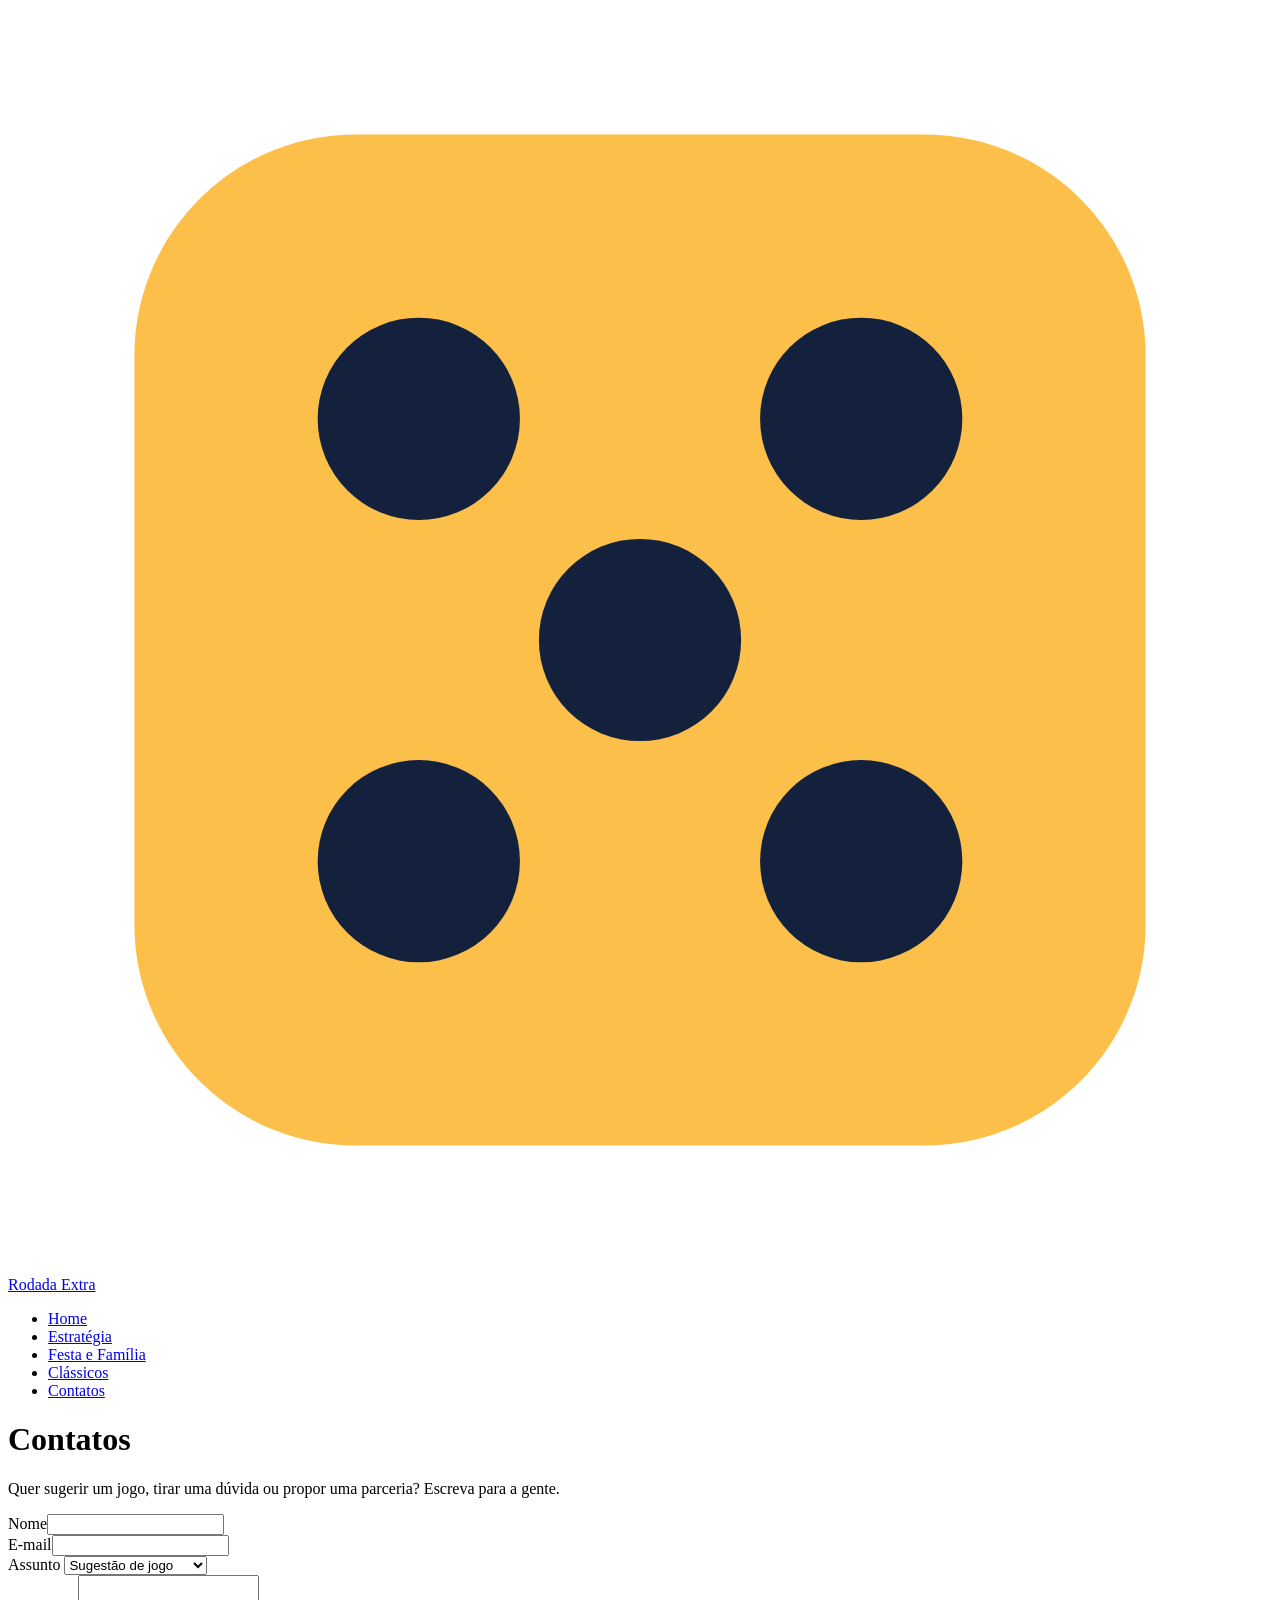
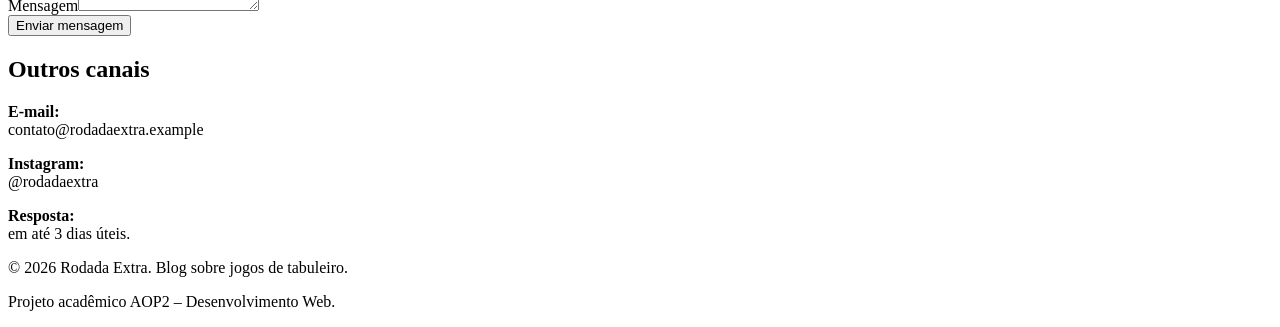
==== contatos.html @ de4c9e28 "Add files via upload" ====
<!DOCTYPE html>
<html lang="pt-BR">
<head>
<meta charset="UTF-8">
<meta name="viewport" content="width=device-width, initial-scale=1">
<meta name="description" content="Fale com o Rodada Extra.">
<title>Contatos | Rodada Extra</title>
<link rel="preconnect" href="https://fonts.googleapis.com">
<link rel="preconnect" href="https://fonts.gstatic.com" crossorigin>
<link href="https://fonts.googleapis.com/css2?family=Bricolage+Grotesque:wght@600;700;800&amp;family=Public+Sans:wght@400;600;700&amp;display=swap" rel="stylesheet">
<link rel="stylesheet" href="css/style.css">
</head>
<body>
<header class="site">
<div class="wrap">
<a class="brand" href="index.html"><svg viewBox="0 0 40 40" aria-hidden="true"><rect x="3" y="3" width="34" height="34" rx="8" fill="#fcbf49" stroke="#fff" stroke-width="2"/><circle cx="13" cy="13" r="3.2" fill="#14213d"/><circle cx="27" cy="13" r="3.2" fill="#14213d"/><circle cx="20" cy="20" r="3.2" fill="#14213d"/><circle cx="13" cy="27" r="3.2" fill="#14213d"/><circle cx="27" cy="27" r="3.2" fill="#14213d"/></svg>Rodada Extra</a>
<nav aria-label="Navegação principal">
<ul><li><a href="index.html">Home</a></li><li><a href="estrategia.html">Estratégia</a></li><li><a href="festa.html">Festa e Família</a></li><li><a href="classicos.html">Clássicos</a></li><li><a href="contatos.html" aria-current="page">Contatos</a></li></ul>
</nav>
</div>
</header>
<main>
<div class="wrap">
<div class="page-title"><h1>Contatos</h1><p>Quer sugerir um jogo, tirar uma dúvida ou propor uma parceria? Escreva para a gente.</p></div>
<div class="contato-grid">
<form action="mailto:contato@rodadaextra.example" method="post" enctype="text/plain">
<div><label for="nome">Nome</label><input type="text" id="nome" name="nome" required autocomplete="name"></div>
<div><label for="email">E-mail</label><input type="email" id="email" name="email" required autocomplete="email"></div>
<div><label for="assunto">Assunto</label>
<select id="assunto" name="assunto"><option>Sugestão de jogo</option><option>Dúvida sobre regras</option><option>Outro assunto</option></select></div>
<div><label for="mensagem">Mensagem</label><textarea id="mensagem" name="mensagem" required></textarea></div>
<button type="submit">Enviar mensagem</button>
</form>
<aside class="contato-info">
<h2>Outros canais</h2>
<p><strong>E-mail:</strong><br>contato@rodadaextra.example</p>
<p><strong>Instagram:</strong><br>@rodadaextra</p>
<p><strong>Resposta:</strong><br>em até 3 dias úteis.</p>
</aside>
</div>
</div>
</main>
<footer class="site">
<div class="wrap">
<p>&copy; 2026 Rodada Extra. Blog sobre jogos de tabuleiro.</p>
<p>Projeto acadêmico AOP2 &ndash; Desenvolvimento Web.</p>
</div>
</footer>
</body>
</html>
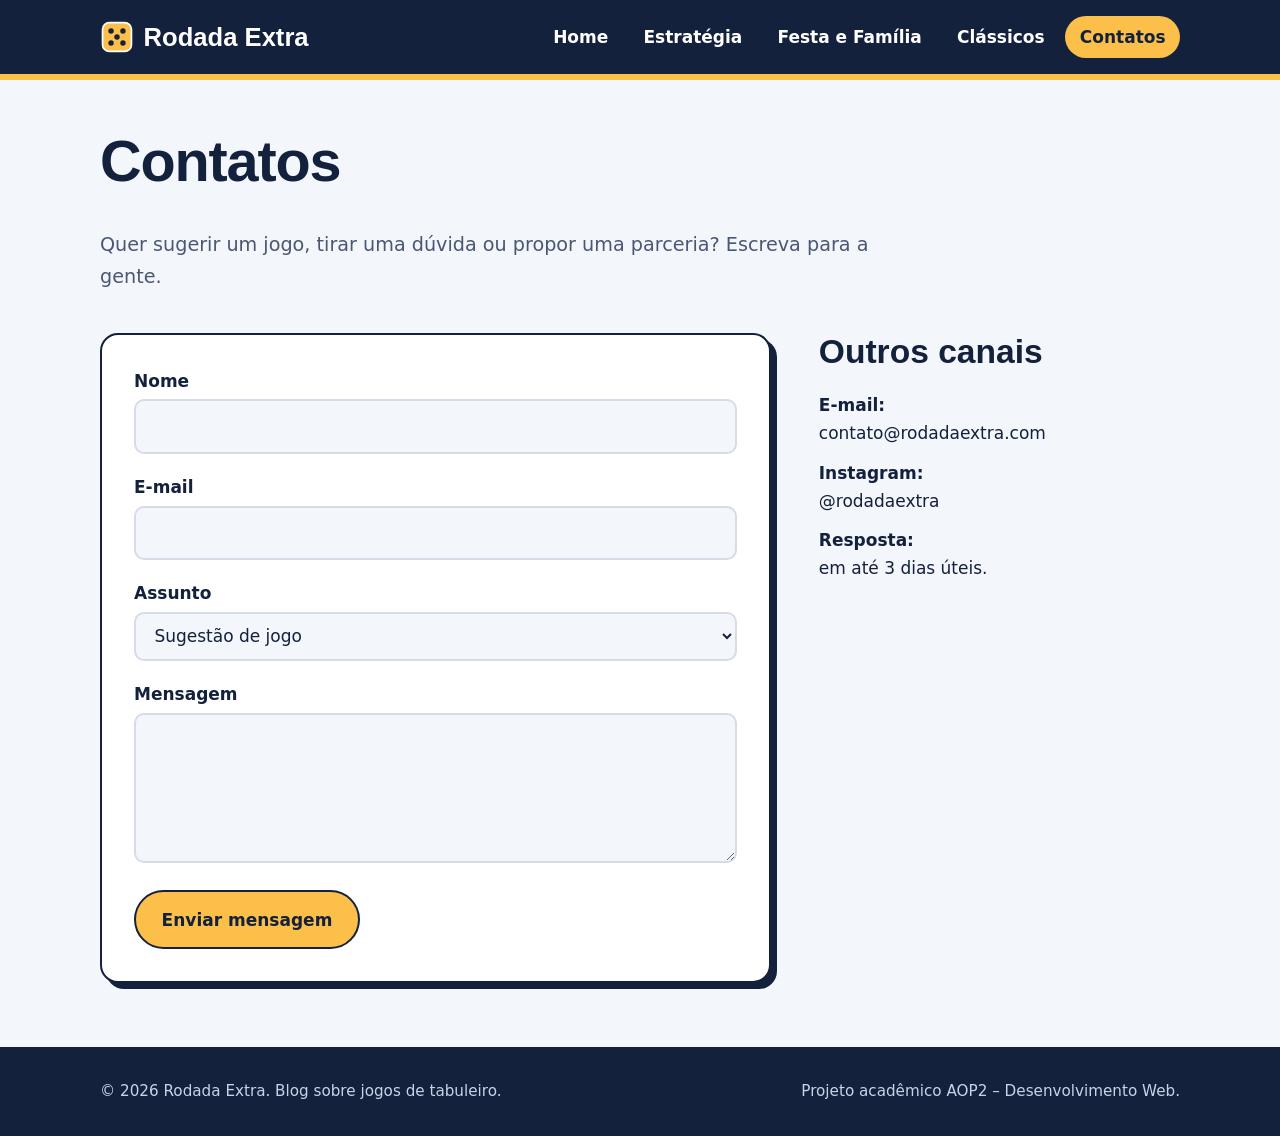
==== commit cccbb124: "melhorias para o site" ====
--- a/contatos.html
+++ b/contatos.html
@@ -33,7 +33,7 @@
 </form>
 <aside class="contato-info">
 <h2>Outros canais</h2>
-<p><strong>E-mail:</strong><br>contato@rodadaextra.example</p>
+<p><strong>E-mail:</strong><br>contato@rodadaextra.com</p>
 <p><strong>Instagram:</strong><br>@rodadaextra</p>
 <p><strong>Resposta:</strong><br>em até 3 dias úteis.</p>
 </aside>
--- a/css/style.css
+++ b/css/style.css
@@ -0,0 +1,57 @@
+:root{--ink:#14213d;--paper:#f3f6fa;--white:#fff;--sun:#fcbf49;--red:#d62839;--teal:#1f8a7d;--line:#d5dce8;--muted:#4a5775}
+*{box-sizing:border-box}
+html{scroll-behavior:smooth}
+body{margin:0;font-family:"Public Sans",system-ui,sans-serif;font-size:1.0625rem;line-height:1.65;color:var(--ink);background:var(--paper)}
+h1,h2,h3{font-family:"Bricolage Grotesque","Public Sans",sans-serif;line-height:1.15;margin:0 0 .6em}
+h1{font-size:clamp(2.2rem,5vw,3.6rem);font-weight:800;letter-spacing:-.02em}
+h2{font-size:clamp(1.6rem,3vw,2.1rem);font-weight:700}
+h3{font-size:1.25rem;font-weight:700}
+p{margin:0 0 1em;max-width:68ch}
+a{color:var(--teal)}
+a:focus-visible,button:focus-visible,input:focus-visible,textarea:focus-visible,select:focus-visible{outline:3px solid var(--sun);outline-offset:3px}
+.wrap{width:min(1080px,100% - 2.5rem);margin-inline:auto}
+header.site{background:var(--ink);color:var(--white);border-bottom:6px solid var(--sun)}
+header.site .wrap{display:flex;flex-wrap:wrap;align-items:center;justify-content:space-between;gap:1rem;padding-block:1rem}
+.brand{font-family:"Bricolage Grotesque",sans-serif;font-weight:800;font-size:1.6rem;color:var(--white);text-decoration:none;display:flex;align-items:center;gap:.6rem}
+.brand svg{width:34px;height:34px}
+nav ul{list-style:none;margin:0;padding:0;display:flex;flex-wrap:wrap;gap:.4rem}
+nav a{display:block;padding:.45rem .9rem;border-radius:999px;color:var(--white);text-decoration:none;font-weight:600}
+nav a:hover{background:rgba(255,255,255,.14)}
+nav a[aria-current="page"]{background:var(--sun);color:var(--ink)}
+main{padding-block:3rem 4rem}
+.hero{display:grid;grid-template-columns:1.2fr .8fr;gap:3rem;align-items:center;margin-bottom:4rem}
+.hero p.lead{font-size:1.25rem;color:var(--muted)}
+.hero svg{width:100%;height:auto}
+.destaques{display:grid;grid-template-columns:repeat(3,1fr);gap:1.75rem;margin-top:1.5rem}
+.destaque{background:var(--white);border:2px solid var(--ink);border-radius:18px;overflow:hidden;display:flex;flex-direction:column;box-shadow:6px 6px 0 var(--ink)}
+.destaque a.img{display:block;background:var(--line)}
+.destaque img{display:block;width:100%;height:auto;transition:transform .25s}
+.destaque a.img:hover img{transform:scale(1.04)}
+.destaque a.img{overflow:hidden}
+.destaque .txt{padding:1.25rem 1.4rem 1.5rem}
+.destaque p{margin:0;color:var(--muted)}
+.sobre{background:var(--white);border-left:8px solid var(--red);padding:1.75rem 2rem;margin-bottom:4rem;border-radius:0 14px 14px 0}
+.page-title{margin-bottom:2.5rem}
+.page-title p{font-size:1.2rem;color:var(--muted)}
+.cover{border:2px solid var(--ink);border-radius:18px;overflow:hidden;margin-bottom:2.5rem;box-shadow:6px 6px 0 var(--ink)}
+.cover img{display:block;width:100%;height:auto}
+.jogos{display:grid;grid-template-columns:repeat(2,1fr);gap:1.5rem}
+.jogo{background:var(--white);border:2px solid var(--line);border-radius:14px;padding:1.4rem 1.6rem}
+.jogo h3{margin-bottom:.3em}
+.jogo .meta{font-size:.95rem;color:var(--muted);margin-bottom:.8em}
+.jogo p:last-child{margin:0}
+.dica{margin-top:3rem;background:var(--sun);border-radius:14px;padding:1.5rem 2rem}
+.dica p{margin:0}
+form{background:var(--white);border:2px solid var(--ink);border-radius:18px;padding:2rem;display:grid;gap:1.2rem;box-shadow:6px 6px 0 var(--ink)}
+label{font-weight:700;display:block;margin-bottom:.3rem}
+input,textarea,select{width:100%;font:inherit;padding:.7rem .9rem;border:2px solid var(--line);border-radius:10px;background:var(--paper);color:var(--ink)}
+textarea{min-height:150px;resize:vertical}
+button{font:inherit;font-weight:700;padding:.85rem 1.6rem;border:2px solid var(--ink);background:var(--sun);color:var(--ink);border-radius:999px;cursor:pointer;justify-self:start}
+button:hover{background:var(--ink);color:var(--white)}
+.contato-grid{display:grid;grid-template-columns:1.3fr .7fr;gap:3rem;align-items:start}
+.contato-info p{margin-bottom:.7rem}
+footer.site{background:var(--ink);color:#c9d3e6;padding-block:2rem;font-size:.95rem}
+footer.site .wrap{display:flex;flex-wrap:wrap;justify-content:space-between;gap:1rem}
+footer.site p{margin:0}
+@media(max-width:860px){.hero,.contato-grid{grid-template-columns:1fr}.destaques{grid-template-columns:1fr}.jogos{grid-template-columns:1fr}}
+@media(prefers-reduced-motion:reduce){*{transition:none!important;scroll-behavior:auto!important}}
